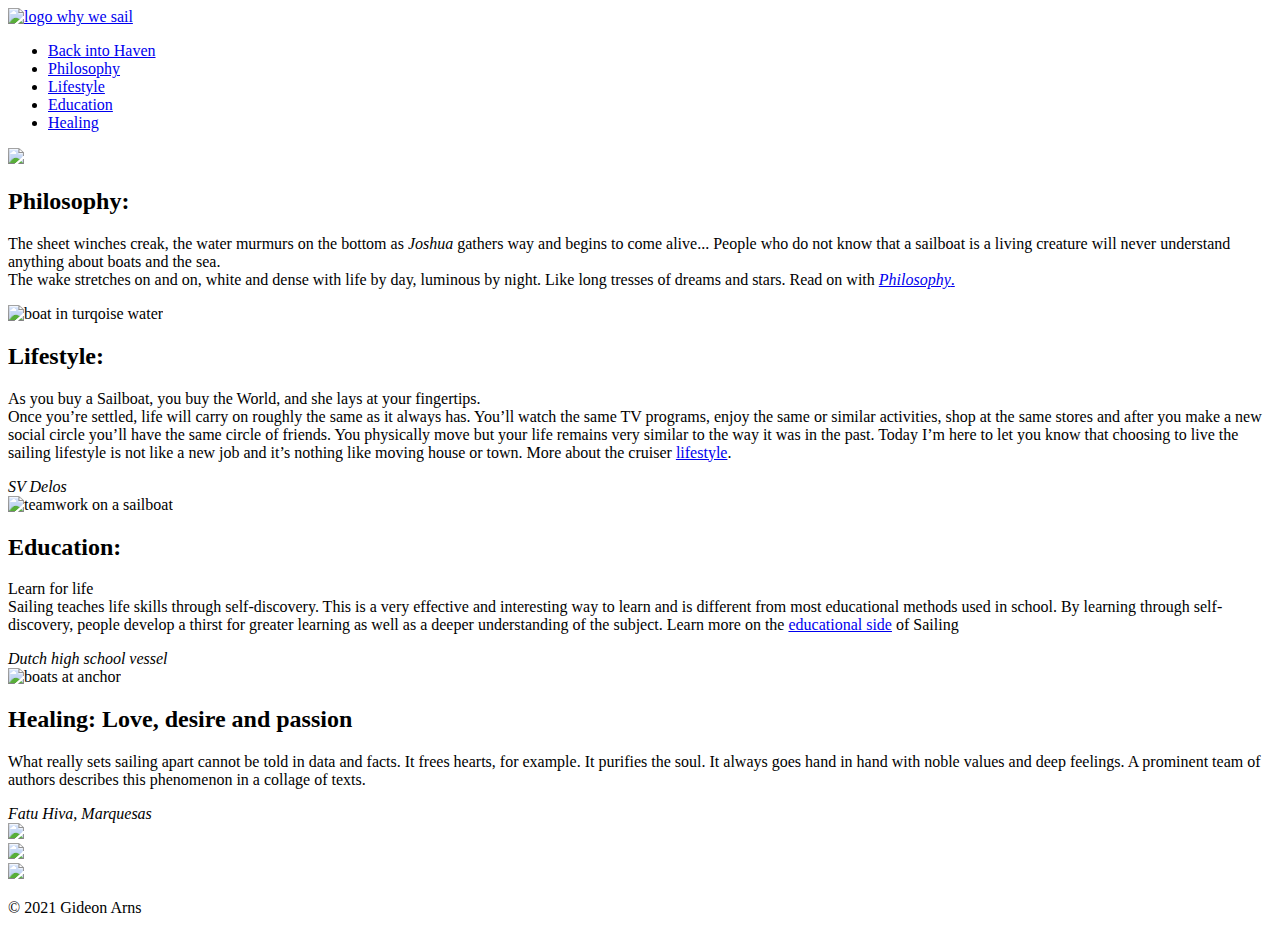
==== index.html @ 3c72bc67 "Rename Documents/Git/WBS_Blog/index.html to index.html" ====
<!DOCTYPE html>
<html>
	<head>
		<title>Why We Sail</title>
		<meta charset="utf-8">
		<link rel="stylesheet" type="text/css" href="style.css">
		<meta name="viewport" content="width=device-width, initial-scale=1.0, maximum-scale=1.0, user-scalable=no">
		<meta http-equiv="X-UA-Compatible" content="IE=edge,chrome=1">
		<meta name="HandheldFriendly" content="true">
	</head>

	<body>
		<!---HEADER-------->
		<div class="content">
			<header>
				<div id="logo">
					<a href="index.html">
						<img src="images/icons/logo_large.png" alt="logo why we sail">
					</a>
				</div>

				<div id="nav">
					<nav>
						<ul>
							<li><a href="index.html">Back into Haven</a></li>
							<li><a href="philosophy.html">Philosophy</a></li>
							<li><a href="lifestyle.html">Lifestyle</a></li>
							<li><a href="education.html">Education</a></li>
							<li><a href="healing.html">Healing</a></li>
						</ul>
					</nav>
				</div>
			</header>
		<!---MAIN-------->
			<div class="article_container_top">
				<img class="img_left" src="images/bernard.png">
				<article class="left_text">
					<h2>Philosophy:</h2>
					<p>
						The sheet winches creak, the water murmurs on the bottom as <em>Joshua</em> gathers way and begins to come alive... People who do not know that a sailboat is a living creature will never understand anything about boats and the sea.<br>The wake stretches on and on, white and dense with life by day, luminous by night. Like long tresses of dreams and stars. Read on with <a href="philosophy.html"><em>Philosophy</em>.</a>
					</p>
				</article>
			</div>
			
			<div class="article_container">
				<img class="img_right" src="images/svdelos.jpg" alt="boat in turqoise water">
				<article class="right_text">
					<h2>Lifestyle:</h2>
					<p>
						As you buy a Sailboat, you buy the World, and she lays at your fingertips.<br>Once you’re settled, life will carry on roughly the same as it always has. You’ll watch the same TV programs, enjoy the same or similar activities, shop at the same stores and after you make a new social circle you’ll have the same circle of friends. You physically move but your life remains very similar to the way it was in the past. Today I’m here to let you know that choosing to live the sailing lifestyle is not like a new job and it’s nothing like moving house or town. More about the cruiser <a href="lifestyle.html">lifestyle</a>.
					</p>
					<em>SV Delos</em>
				</article>
			</div>

			<div class="article_container">
				<img class="img_left" src="images/school.jpg" alt="teamwork on a sailboat">
				<article class="left_text">
					<h2>Education:</h2>
					<p>
						Learn for life<br>Sailing teaches life skills through self-discovery. This is a very effective and interesting way to learn and is different from most educational methods used in school. By learning through self-discovery, people develop a thirst for greater learning as well as a deeper understanding of the subject. Learn more on the <a href="educatin.html">educational side</a> of Sailing
					</p>
					<em>Dutch high school vessel</em>
				</article>
			</div>

			<div class="article_container_bottom">
				<img class="img_right" src="images/cruising_anchorage.jpg" alt="boats at anchor">				
				<article class="right_text">
					<h2>Healing: Love, desire and passion</h2>
					<p>
						What really sets sailing apart cannot be told in data and facts. It frees hearts, for example. It purifies the soul. It always goes hand in hand with noble values ​​and deep feelings. A prominent team of authors describes this phenomenon in a collage of texts.
					</p>
					<em>Fatu Hiva, Marquesas</em>
				</article>
			</div>
		
	<!---FOOTER-------->
 		<footer>
			<div class="connect">
				<div class="connectitem">
					<a href="https://www.linkedin.com/in/gideon-arns-aa6945142/" target="_blank" rel="noopener noreferrer"><img src="images/icons/linkedin.png"></a>
				</div>

				<div class="connectitem">
					<a href="https://github.com/GiDevEon" target="_blank" rel="noopener noreferrer"><img src="images/icons/github.png"></a>
				</div> 
				
				<div class="connectitem">
					<a href="https://twitter.com/GideonArns" target="_blank" rel="noopener noreferrer"><img src="images/icons/twitter.png"></a>
				</div>
			</div>
			<p class="footer_text">© 2021 Gideon Arns</p>
		</footer>
	</body>
</html>
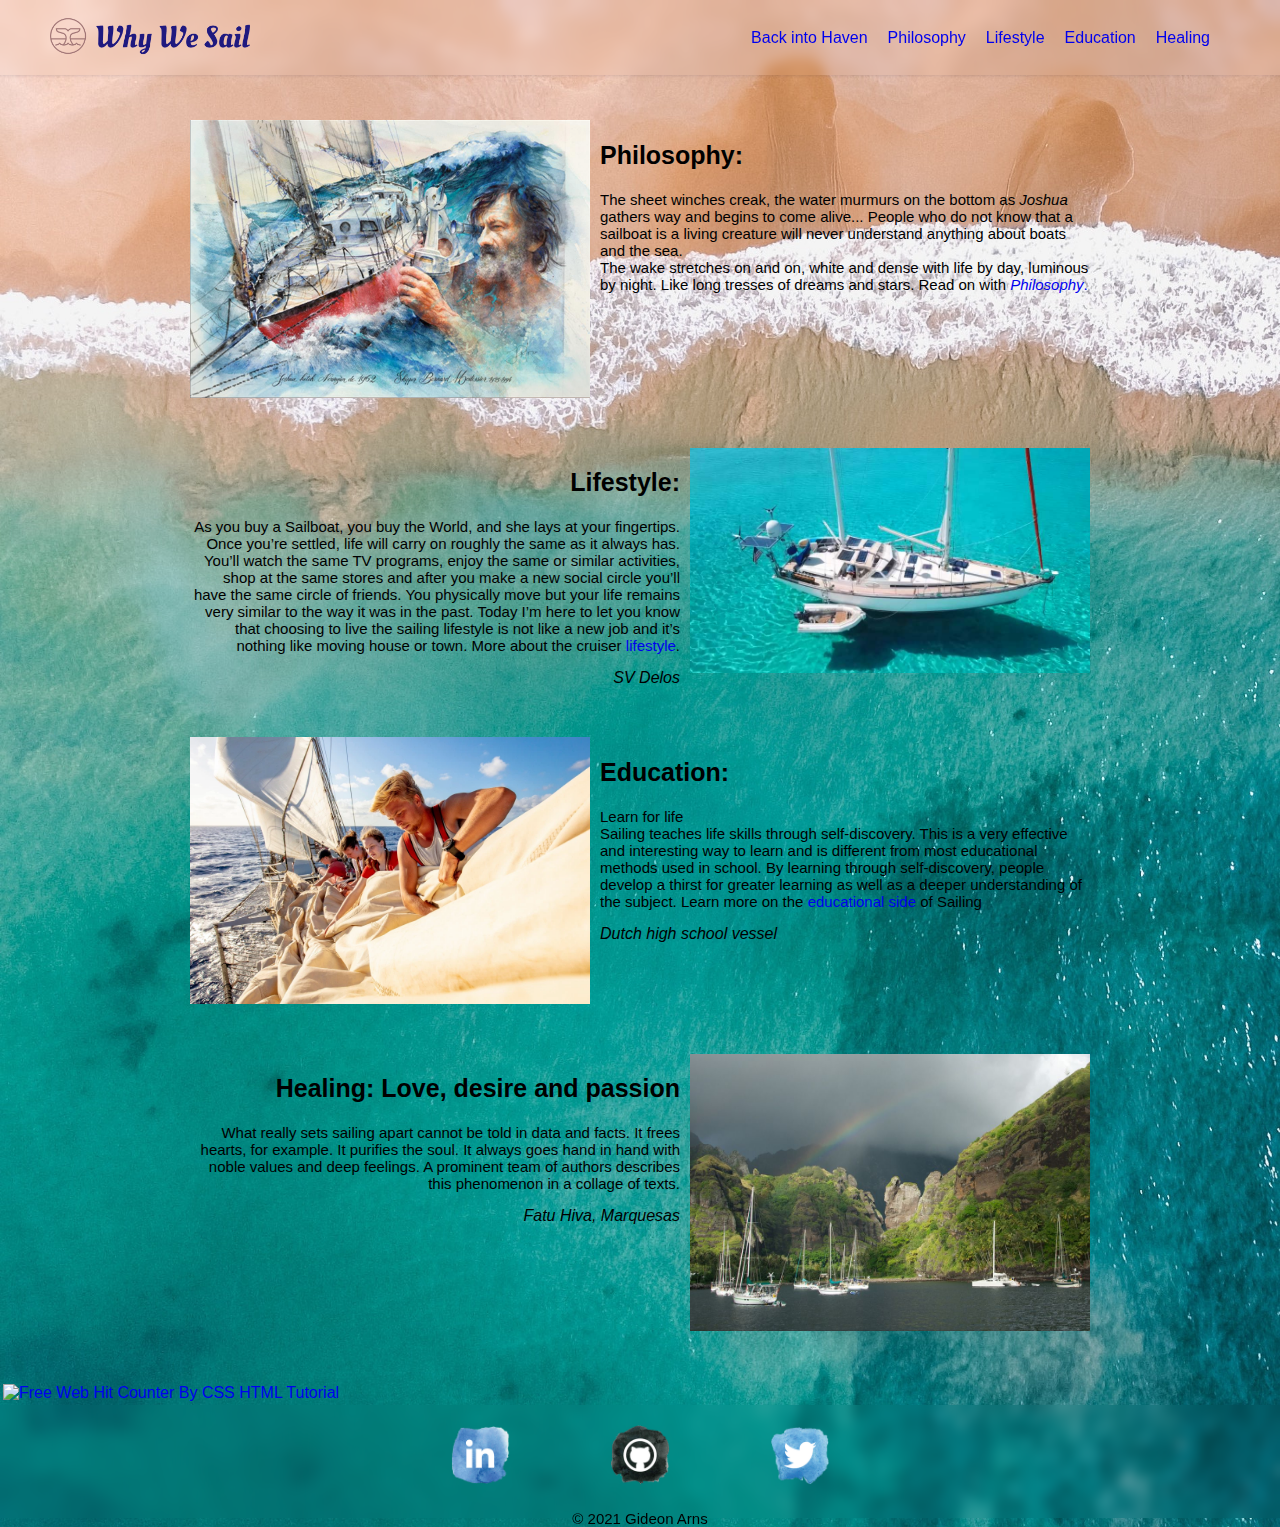
==== commit db43fbc9: "Update index.html" ====
--- a/index.html
+++ b/index.html
@@ -74,6 +74,10 @@
 					<em>Fatu Hiva, Marquesas</em>
 				</article>
 			</div>
+			<table border="0"><tr><td>
+<a href="http://csshtmltutorial.com/freewebpagehitcounter.php">
+<img src="http://csshtmltutorial.com/counter.php?display=hits&style=200" alt="Free Web Hit Counter By CSS HTML Tutorial" border="0" />
+</a></td></tr></table>
 		
 	<!---FOOTER-------->
  		<footer>
--- a/style.css
+++ b/style.css
@@ -0,0 +1,268 @@
+html, body {
+	scroll-behavior: smooth; 
+	font-family: sans-serif; 
+	background-image: url(images/beach.jpg);
+	background-size: cover;
+	background-position: cover cover;
+	margin: 0;
+	padding: 0;
+}
+
+a {text-decoration: none;}
+
+li {list-style-type: none;}
+
+/*-----------------------------------------------HEADER-------*/
+#logo {
+	width: 200px;
+	float: left;
+}
+
+#logo img {
+	width: 100%;
+	margin: 13px 0 0 50px;
+}
+
+header {
+	top: 0;
+	left: 0;
+	width: 100%;
+	height: 75px;
+	position: fixed;
+	box-shadow: 0 1px 3px rgba(0, 0, 55, 0.1);
+	z-index: 1;
+	backdrop-filter: blur(6px);
+}
+
+header nav {
+	float: right;
+	margin: 13px 50px 0 0;
+}
+
+nav ul li {
+	float: left;
+	margin-right: 20px;
+}
+
+nav ul li:hover {
+	padding-top: 5px;
+	opacity: 0.5;
+}
+
+nav ul li a {
+	font-size: 16px;
+}
+
+/*-----------------------------------------------MAIN-------*/
+
+h2 {
+	font-size: 25px;
+}
+
+p {
+	font-size: 15px;
+}
+
+.bernard {
+	font-size: 15px;
+	width: 600px;
+	margin: 0 auto;
+	text-align: center;
+}
+
+.video_container {
+	padding-top: 120px;
+	width: 900px;
+	margin: 0 auto;
+}
+
+.video {
+	height: 200;
+	width: 600px;
+	display: block;
+	margin: 0 auto;
+}
+
+.article_container_top {
+	padding-top: 120px;
+	width: 900px;
+	align-content: center; 
+	margin: 0 auto;
+	overflow: auto;
+}
+
+.article_container {
+	padding-top: 50px;
+	width: 900px;
+	align-content: center;
+	margin: 0 auto;
+	overflow: auto;
+}
+
+.article_container_bottom {
+	padding-top: 50px;
+	padding-bottom: 50px;
+	width: 900px;
+	align-content: center; 
+	margin: 0 auto;
+	overflow: auto;
+}
+
+.img_left {
+	float: left;
+	margin-right: 10px;
+	width: 400px;
+}
+
+.img_right {
+	float: right;
+	margin-left: 10px;
+	width: 400px;
+}
+
+.right_text {
+	text-align: right;
+}
+
+.left_text {
+	text-align: left;
+}
+
+/*-----------------------------------------------FOOTER-------*/
+footer {
+	width: 100%;
+	height: 113px;
+	backdrop-filter: blur(6px);
+	text-align: center;
+}
+
+footer p {
+	padding-top: 10px;
+}
+
+.connect {
+	display: flex;
+	justify-content: center;
+	height: 60px;
+	padding-top: 20px;
+}
+
+.connectitem {
+	padding: 0px 50px;
+	height: 100%;
+}
+
+.connectitem img {
+	height: 100%;
+}
+
+@media only screen and  (max-width: 769px) {
+
+	/* Prev-Markup messed with media query. Didn't worked without !important -> reset */
+	*, html {
+		padding: 0 !important;
+		margin: 0 !important;
+	}
+
+	/* Header */
+	#logo {
+		width: 100%;
+		display: flex;
+		justify-content: center;
+	}
+
+	#logo img {
+		width: 200px;
+	}
+
+	header {
+		height: 100px;	
+		width: 100%;
+	}
+
+	#nav {
+		width:300px;
+		display: flex;
+		flex-wrap: wrap;
+		justify-content: center;
+		align-items: center;
+		margin: 0 auto !important;
+	}
+	
+	nav ul {
+		width: 300px;
+		margin: auto !important;
+	}
+
+	nav ul li {
+		display: inline;
+	}
+
+	nav ul li a {
+		padding: 0 10px !important;
+		margin: 0 auto !important;
+	}
+
+	/* Main */
+
+	.right_text, .left_text, .bernard, p {
+		text-align: center;
+ 	}
+
+ 	h2 {
+		font-size: 20px;
+	}
+
+	p, em, .bernard {
+		font-size: 14px;
+	}
+
+	.video_container {
+		padding-top: 120px !important;
+	}
+
+	.video, .bernard {
+		width: 320px;
+	}
+
+	.article_container_top {
+		padding-top: 120px !important;
+	}
+
+	.article_container_top, .article_container, .article_container_bottom, .video_container {
+		margin: 25px auto !important;
+		width: 320px;
+		overflow: hidden;
+	}
+
+	.img_left, .img_right {
+		width: 100%
+	}
+
+	/* Footer */
+
+	footer { 
+		height: 90px;
+	}
+
+	footer p {
+		padding-top: 10px !important;
+	}
+
+	.connect {
+		display: flex;
+		justify-content: center;
+		height: 40px;
+		padding-top: 20px !important;
+	}
+
+	.connectitem {
+		height: 100%;
+		padding: 0px 20px !important;
+	}
+
+	.connectitem img {
+		height: 100%;
+	}
+
+}
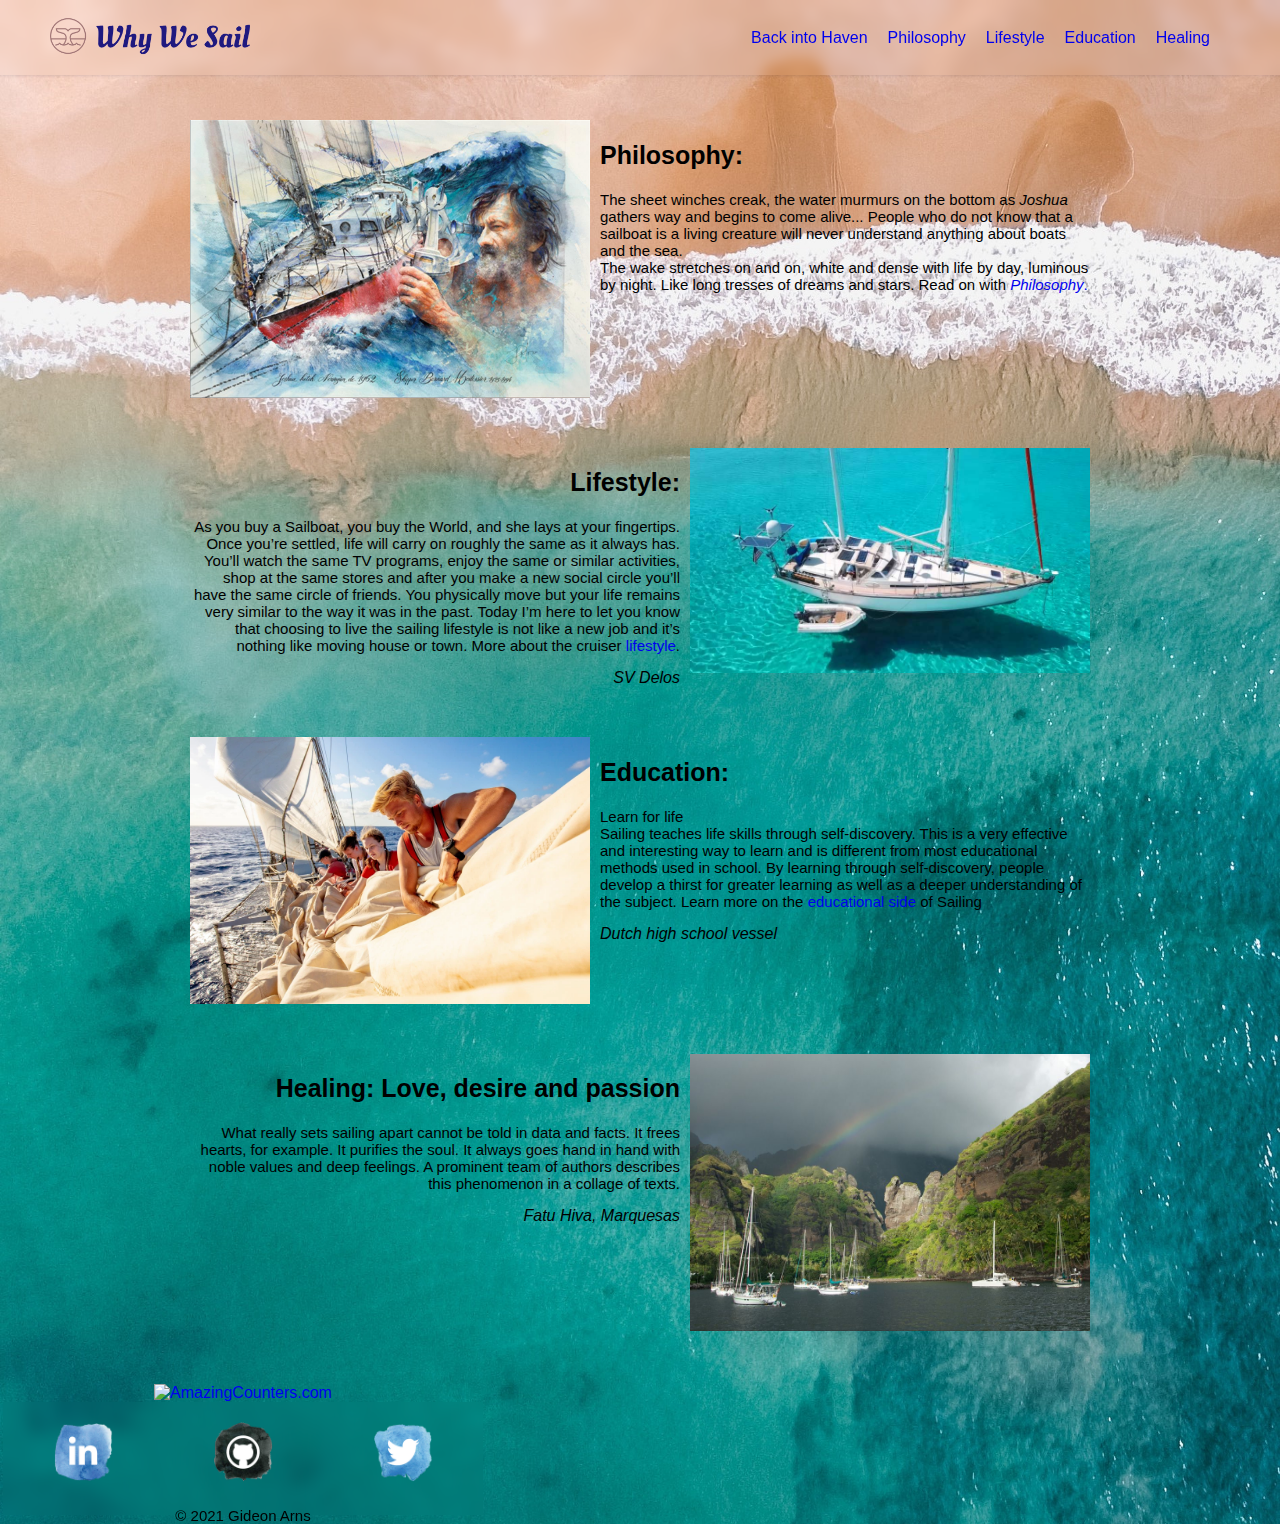
==== commit 759fa123: "Update index.html" ====
--- a/index.html
+++ b/index.html
@@ -75,9 +75,7 @@
 				</article>
 			</div>
 			<table border="0"><tr><td>
-<a href="http://csshtmltutorial.com/freewebpagehitcounter.php">
-<img src="http://csshtmltutorial.com/counter.php?display=hits&style=200" alt="Free Web Hit Counter By CSS HTML Tutorial" border="0" />
-</a></td></tr></table>
+<div align="center"><a href="http://www.amazingcounters.com"><img border="0" src="http://cc.amazingcounters.com/counter.php?i=3246546&c=9739951" alt="AmazingCounters.com"></a></div>
 		
 	<!---FOOTER-------->
  		<footer>
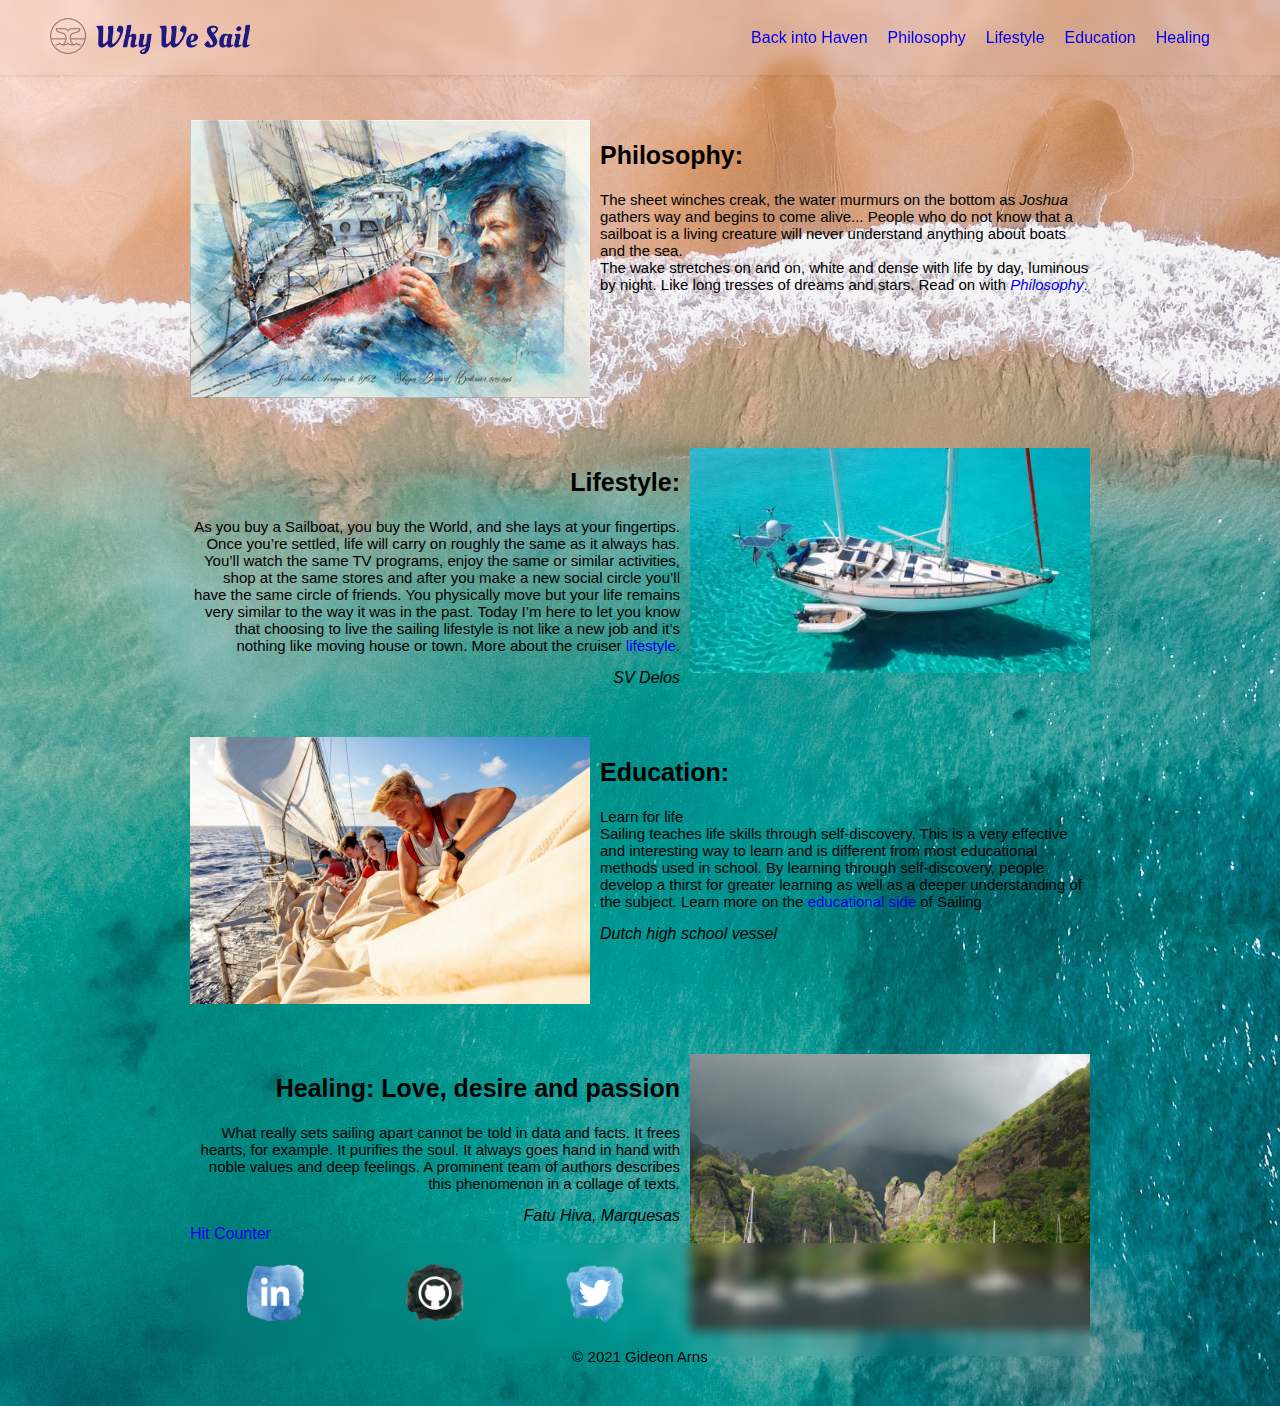
==== commit 3b1d9281: "Update index.html" ====
--- a/index.html
+++ b/index.html
@@ -73,10 +73,11 @@
 					</p>
 					<em>Fatu Hiva, Marquesas</em>
 				</article>
-			</div>
-			<table border="0"><tr><td>
-<div align="center"><a href="http://www.amazingcounters.com"><img border="0" src="http://cc.amazingcounters.com/counter.php?i=3246546&c=9739951" alt="AmazingCounters.com"></a></div>
-		
+				
+			<!-- Badge Code - Do Not Change The Code -->
+<a class="hitCounter" href="https://visitorshitcounter.com/" target="_blank" title="Hit counter" data-name="3b11a814e67cbd9dc3f44d3796ee609d|9|page|1|#ea5050|#ffffff|small|s-hit">Hit Counter</a><script>document.write("<script type='text/javascript' src='https://visitorshitcounter.com/js/hitCounter.js?v="+Date.now()+"'><\/script>");</script>
+<!-- Badge Code End Here -->
+				
 	<!---FOOTER-------->
  		<footer>
 			<div class="connect">
